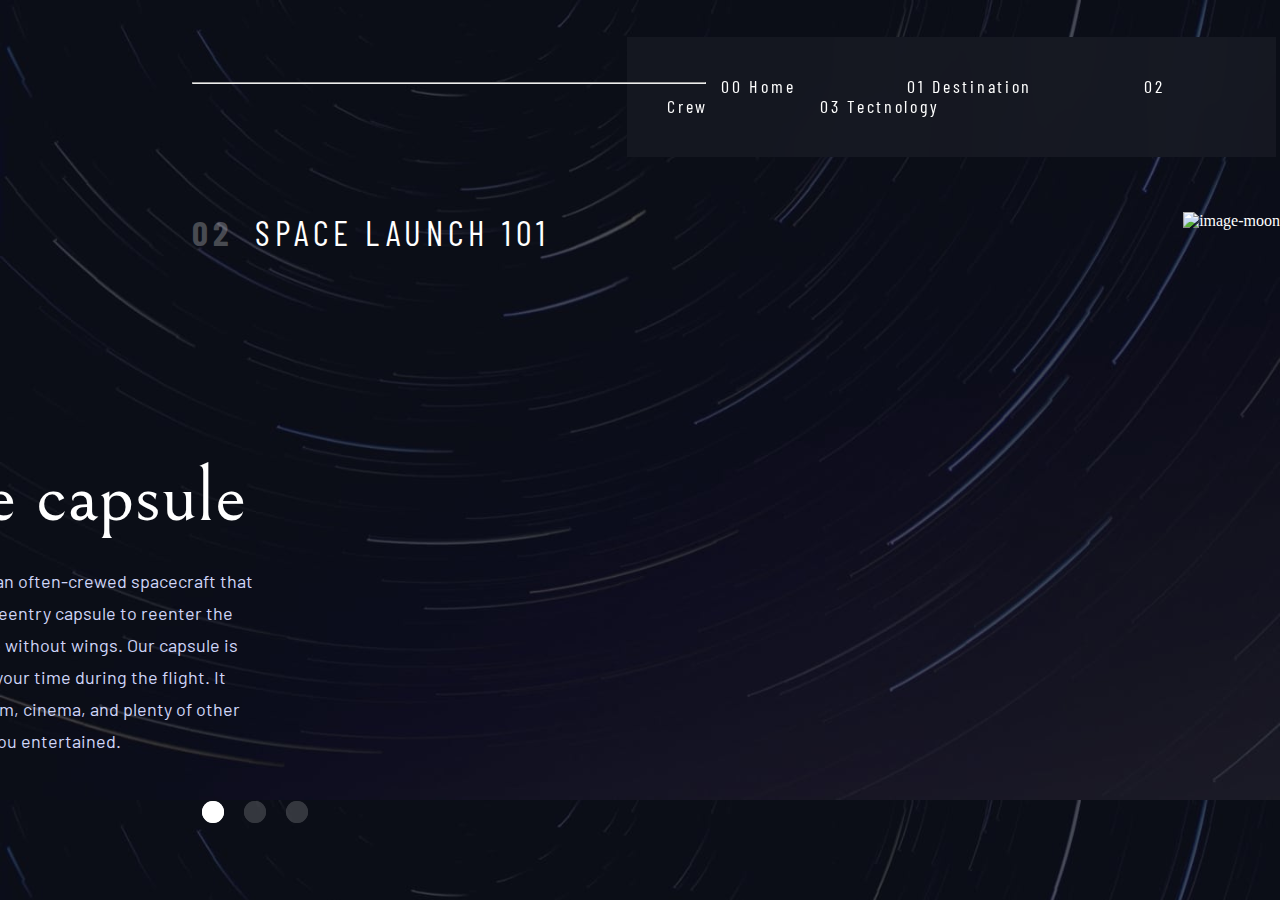
==== technology-capsule.html @ 9403243e "initialy uploading files" ====
<!DOCTYPE html>
<html lang="en">
<head>
  <meta charset="UTF-8">
  <meta name="viewport" content="width=device-width, initial-scale=1.0">

  <link rel="icon" type="image/png" sizes="32x32" href="./assets/favicon-32x32.png">
  <link rel="stylesheet" href="assets/styles-t.css">
  <link rel="preconnect" href="https://fonts.googleapis.com">
  <link rel="preconnect" href="https://fonts.gstatic.com" crossorigin>
  <link href="https://fonts.googleapis.com/css2?family=Barlow&family=Barlow+Condensed&family=Bellefair&display=swap" rel="stylesheet">
  <title>Frontend Mentor | Space tourism website</title>
</head>
<body>
  <div class="nav-bar">
    <nav class="menu">
      <a class="a1" href="index.html">00 Home</a>
      <a class="a1" href="destination-moon.html">01 Destination</a>
      <a class="a1" href="crew-commander.html">02 Crew</a>
      <a class="a1" href="technology-vehicle.html">03 Tectnology</a>
    </nav>
    <hr class="line">

  </div>
  <div class="h1">
    <h1 class="h1-1">02</h1> <h1 class="h1-2">Space launch 101</h1>
  </div>
  <div class="main">
    <h1 class="h1-4">THE TERMINOLOGY...</h1>
    <h1 class="h1-3">Space capsule</h1>
    <p>   A space capsule is an often-crewed spacecraft that uses a blunt-body reentry
      capsule to reenter the Earth's atmosphere without wings. Our capsule is where
      you'll spend your time during the flight. It includes a space gym, cinema,
      and plenty of other activities to keep you entertained.
      </p>

  </div>
  <img src="assets/technology/image-Space-capsule-portrait.jpg" alt="image-moon">
  <div class="nav">
    <nav class="">
      <a class="a2 btn opacity"  href="technology-vehicle.html"></a>
      <a class="a2 btn" href="technology-spaceport.html"></a>
      <a class="a2 btn " href="technology-capsule.html"></a>
    </nav>

  </div>
---- assets/styles-t.css ----
body {
  background-image: url("technology/background-technology-desktop.jpg");
  background-size: 100%;
  color: white;
}

.menu {
  background: rgba(255, 255, 255, 0.04);
  backdrop-filter: blur(40.7742px);
  width: 45%;
  padding: 40px;
  left: 49%;
  position: relative;
  margin-top: 37px;
}

.a1 {
  font-family: 'Barlow Condensed';
  font-style: normal;
  font-weight: 400;
  font-size: 18px;
  line-height: 19px;
  letter-spacing: 2.7px;
  color: #FFFFFF;
  margin: 54px;
  text-decoration: none;
}
.line {
  position: absolute;
  width: 40%;
  top: 4.6rem;
  left: 12rem;
}


.h1 {
  position: absolute;
  left: 12rem;
  top: 12rem;
}

.h1-2 {
  font-family: 'Barlow Condensed';
  font-style: normal;
  font-weight: 400;
  font-size: 35px;
  line-height: 34px;
  letter-spacing: 4.725px;
  text-transform: uppercase;
  color: #FFFFFF;
  display: inline-block;
  margin-left: 19px;
}

.h1-1 {
  font-family: 'Barlow Condensed';
  font-style: normal;
  font-weight: 700;
  font-size: 35px;
  line-height: 34px;
  /* identical to box height */
  letter-spacing: 4.725px;
  color: #FFFFFF;
  display: inline-block;
  mix-blend-mode: normal;
  opacity: 0.25;
}

.main {
  position: absolute;
  top: 25rem;
  right: 64rem;
  width: 32%;
}

.a2 {
  background: #FFFFFF;
  mix-blend-mode: normal;
  opacity: 0.17;
  margin: 10px;
}

.h1-3 {
  font-family: 'Bellefair';
  font-style: normal;
  font-weight: 400;
  font-size: 490%;
  line-height: 30px;
  color: #FFFFFF;
}
.h1-4{
  font-family: 'Barlow Condensed';
font-style: normal;
font-weight: 400;
font-size: 16px;
line-height: 19px;
letter-spacing: 2.7px;

color: #D0D6F9;
}

p {
  font-family: 'Barlow';
  font-style: normal;
  font-weight: 400;
  font-size: 18px;
  line-height: 32px;
  /* or 178% */


  color: #D0D6F9;
}


img {
  position: absolute;
  bottom: 8rem;
  right: 0;
  height: 35rem;
}
.btn {
  background: #FFFFFF;
  background-image: -webkit-linear-gradient(top, #FFFFFF, #FFFFFF);
  background-image: -moz-linear-gradient(top, #FFFFFF, #FFFFFF);
  background-image: -ms-linear-gradient(top, #FFFFFF, #FFFFFF);
  background-image: -o-linear-gradient(top, #FFFFFF, #FFFFFF);
  background-image: linear-gradient(to bottom, #FFFFFF, #FFFFFF);
  -webkit-border-radius: 28;
  -moz-border-radius: 28;
  border-radius: 28px;
  font-family: Arial;
  color: #ffffff;
  font-size: 11px;
  padding: 5px 17px 5px 5px;
  text-decoration: none;
}

.btn:hover {
  text-decoration: none;
}
.nav{
  position: absolute;
  bottom: 5rem;
  left: 12rem;
}
.opacity{
  opacity: 1;
}
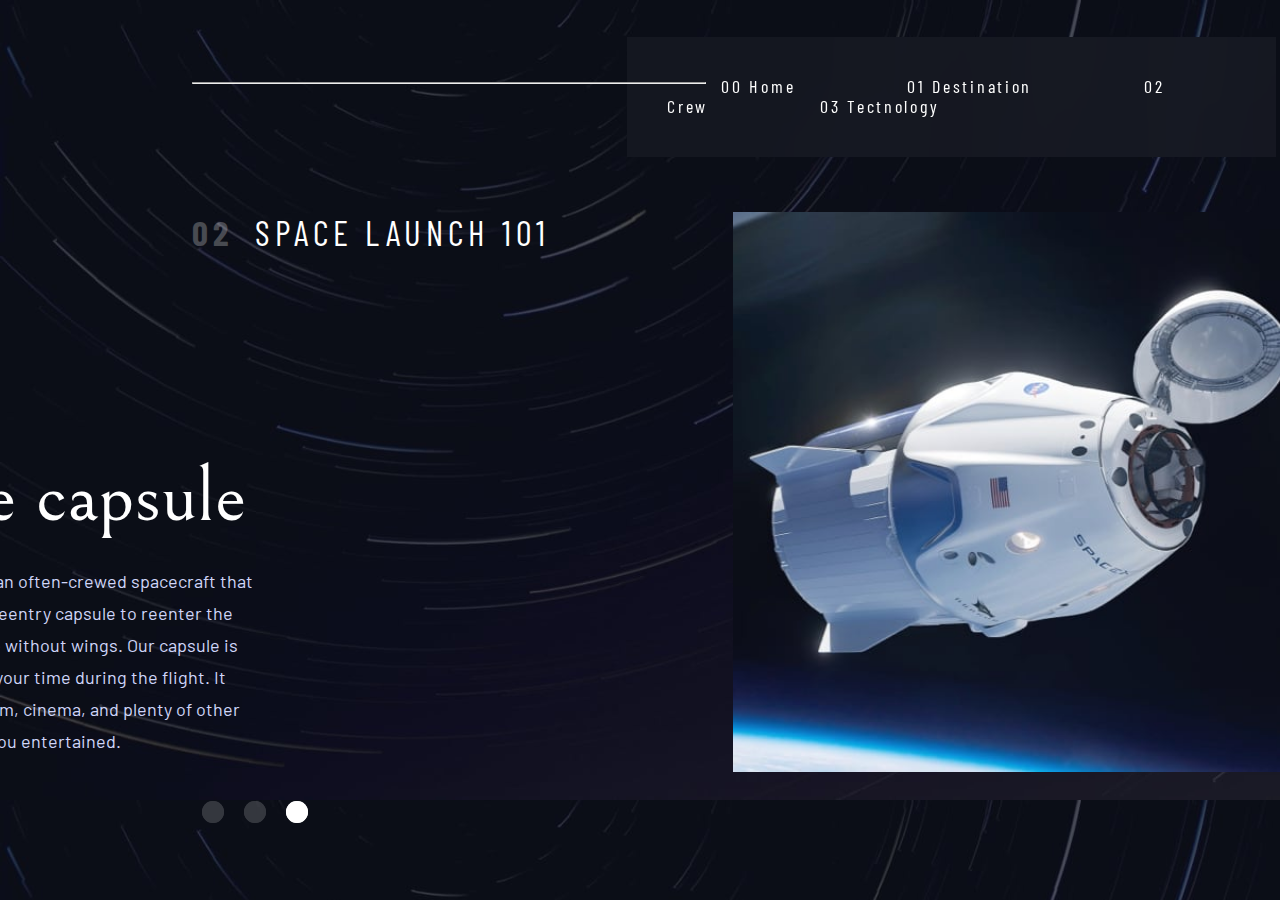
==== commit 00c85895: "Update technology-capsule.html" ====
--- a/technology-capsule.html
+++ b/technology-capsule.html
@@ -35,12 +35,12 @@
       </p>
 
   </div>
-  <img src="assets/technology/image-Space-capsule-portrait.jpg" alt="image-moon">
+  <img src="assets/technology/image-space-capsule-portrait.jpg" alt="image-moon">
   <div class="nav">
     <nav class="">
-      <a class="a2 btn opacity"  href="technology-vehicle.html"></a>
+      <a class="a2 btn "  href="technology-vehicle.html"></a>
       <a class="a2 btn" href="technology-spaceport.html"></a>
-      <a class="a2 btn " href="technology-capsule.html"></a>
+      <a class="a2 btn opacity" href="technology-capsule.html"></a>
     </nav>
 
   </div>
